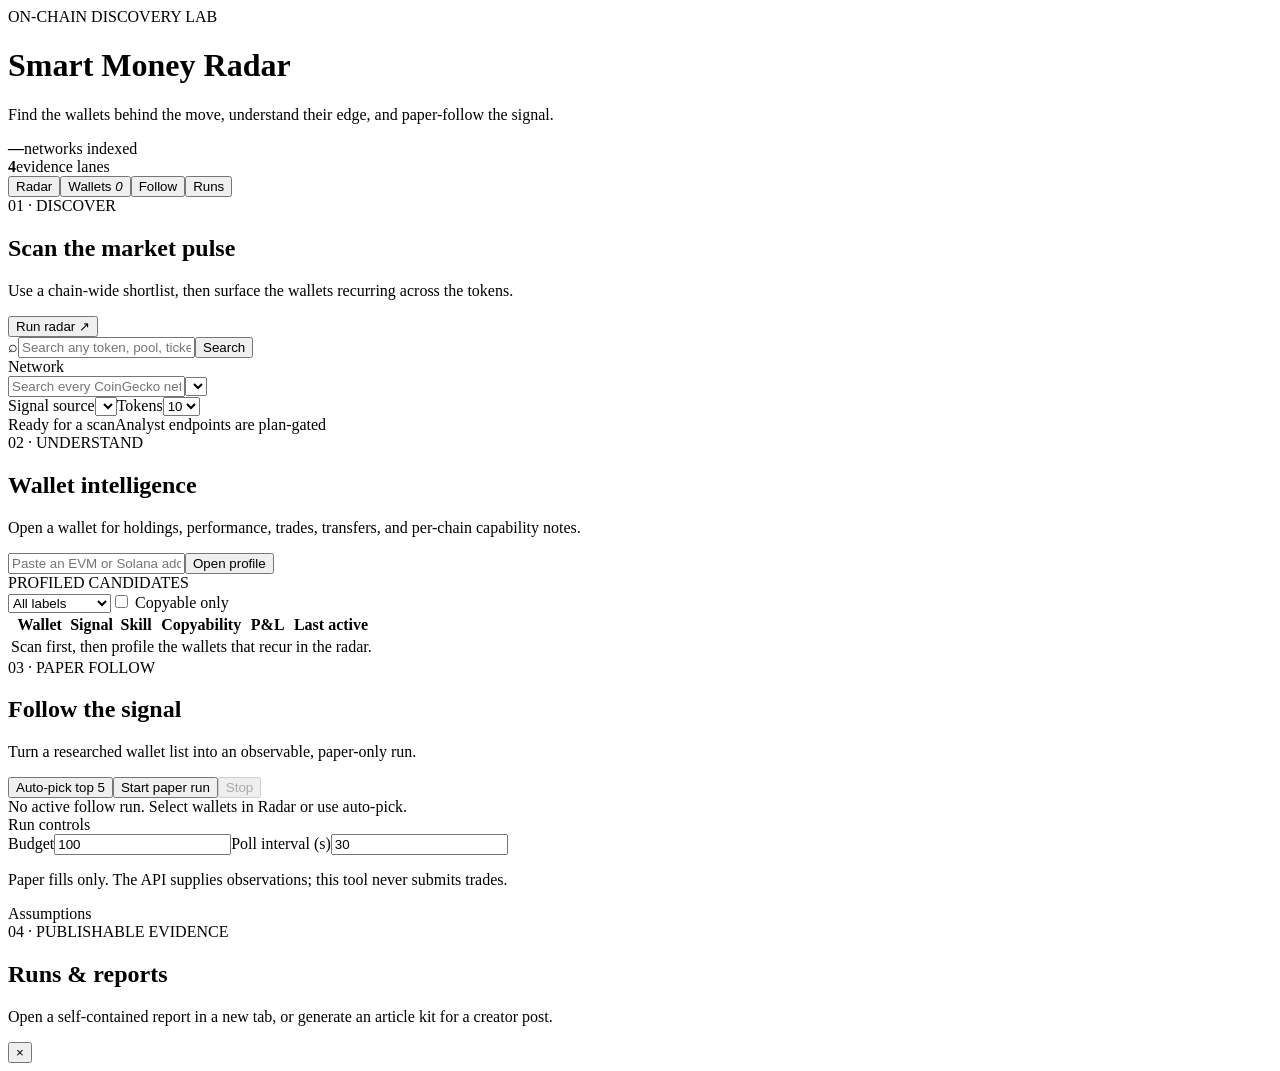
==== web/index.html @ 56b69edc "Close Radar UI data and follow gaps" ====
<!doctype html>
<html lang="en" data-theme="dark">
<head>
<meta charset="utf-8"><meta name="viewport" content="width=device-width,initial-scale=1">
<title>Smart Money Radar · CoinGecko API</title>
<link rel="stylesheet" href="/core-web/theme.css"><link rel="stylesheet" href="/static/styles.css"><link rel="stylesheet" href="/static/follow-overrides.css">
</head>
<body><div class="app-shell">
<header class="hero"><div class="brand"><div id="cg-badge"></div><div><div class="eyebrow">ON-CHAIN DISCOVERY LAB</div><h1>Smart Money Radar</h1><p>Find the wallets behind the move, understand their edge, and paper-follow the signal.</p></div></div><div class="hero-stats"><div><b id="hero-chain-count">—</b><span>networks indexed</span></div><div><b>4</b><span>evidence lanes</span></div></div></header>
<nav class="tabs"><button class="active" data-tab="scan">Radar</button><button data-tab="wallets">Wallets <i id="wallet-count">0</i></button><button data-tab="follow">Follow</button><button data-tab="runs">Runs</button></nav>

<section id="panel-scan" class="panel active">
  <div id="scan-locked"></div>
  <div class="control-card"><div class="control-title"><div><div class="eyebrow">01 · DISCOVER</div><h2>Scan the market pulse</h2><p>Use a chain-wide shortlist, then surface the wallets recurring across the tokens.</p></div><button class="primary big" id="scan-run">Run radar <span>↗</span></button></div><div class="radar-search"><span>⌕</span><input id="radar-search" placeholder="Search any token, pool, ticker, contract, or wallet…" autocomplete="off"><button class="ghost" id="radar-search-btn">Search</button></div><div id="radar-search-results" class="radar-search-results"></div>
    <div class="controls"><label class="field wide">Network <div class="select-wrap"><input id="scan-chain-search" placeholder="Search every CoinGecko network…" autocomplete="off"><select id="scan-chain"></select></div></label><label class="field">Signal source<select id="scan-source"></select></label><label class="field">Tokens<select id="scan-n-tokens"><option>5</option><option selected>10</option><option>20</option></select></label></div>
    <div id="chain-results" class="chain-results"></div><div class="statusline"><span class="live-dot"></span><span id="scan-status">Ready for a scan</span><span class="status-spacer"></span><span id="scan-credits">Analyst endpoints are plan-gated</span></div>
  </div>
  <div id="scan-results"></div>
</section>

<section id="panel-wallets" class="panel"><div class="section-head"><div><div class="eyebrow">02 · UNDERSTAND</div><h2>Wallet intelligence</h2><p>Open a wallet for holdings, performance, trades, transfers, and per-chain capability notes.</p></div><div class="inline-search"><input id="wallet-address" placeholder="Paste an EVM or Solana address"><button class="ghost" id="wallet-open">Open profile</button></div></div><div class="card"><div class="table-head"><span>PROFILED CANDIDATES</span><div class="filters"><select id="wallet-filter-label"><option value="all">All labels</option><option value="proven_trader">Proven trader</option><option value="whale">Whale</option><option value="flipper">Flipper</option><option value="bot_like">Bot-like</option></select><label><input type="checkbox" id="wallet-filter-copyable"> Copyable only</label></div></div><div class="table-scroll"><table><thead><tr><th></th><th>Wallet</th><th>Signal</th><th>Skill</th><th>Copyability</th><th>P&amp;L</th><th>Last active</th></tr></thead><tbody id="wallets-table-body"><tr><td colspan="7" class="empty-note">Scan first, then profile the wallets that recur in the radar.</td></tr></tbody></table></div></div></section>

<section id="panel-follow" class="panel"><div class="section-head"><div><div class="eyebrow">03 · PAPER FOLLOW</div><h2>Follow the signal</h2><p>Turn a researched wallet list into an observable, paper-only run.</p></div><div class="action-row"><button class="ghost" id="follow-auto-pick">Auto-pick top 5</button><button class="primary" id="follow-start">Start paper run</button><button class="ghost" id="follow-stop" disabled>Stop</button></div></div><div class="metric-grid" id="follow-summary"></div><div class="follow-grid"><div class="card" id="follow-status-panel"><div class="empty-note">No active follow run. Select wallets in Radar or use auto-pick.</div></div><div class="card"><div class="card-title">Run controls</div><div class="form-grid"><label class="field">Budget<input type="number" id="follow-budget" value="100"></label><label class="field">Poll interval (s)<input type="number" id="follow-poll-s" value="30"></label></div><p class="notice">Paper fills only. The API supplies observations; this tool never submits trades.</p></div></div><div class="card"><div class="card-title">Assumptions</div><div id="assumptions-body"></div></div></section>

<section id="panel-runs" class="panel"><div class="section-head"><div><div class="eyebrow">04 · PUBLISHABLE EVIDENCE</div><h2>Runs &amp; reports</h2><p>Open a self-contained report in a new tab, or generate an article kit for a creator post.</p></div></div><div id="runs-list" class="run-grid"></div></section>
<footer id="cg-footer"></footer></div>
<div id="drawer-backdrop" class="drawer-backdrop"><aside class="drawer"><button class="close" id="drawer-close">×</button><div id="drawer-body"></div></aside></div>
<script src="/core-web/brand.js"></script><script src="/static/app.js"></script></body></html>
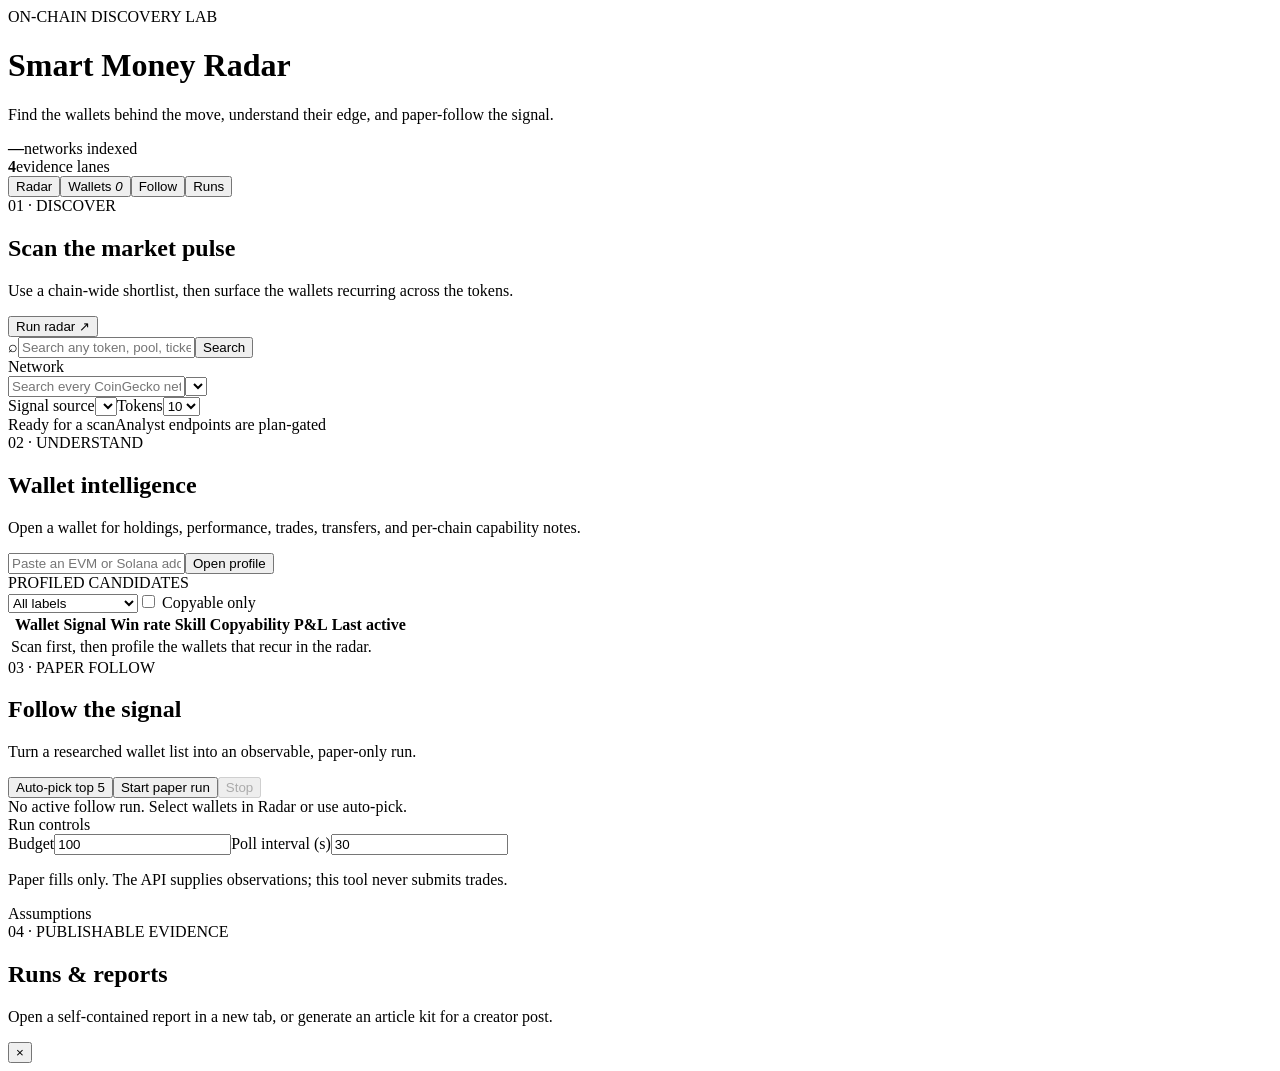
==== commit 4f19a90a: "Fix wallet-data correctness bugs found in live review - Guard against absurd lifetime PnL: a wallet'" ====
--- a/web/index.html
+++ b/web/index.html
@@ -18,7 +18,7 @@
   <div id="scan-results"></div>
 </section>
 
-<section id="panel-wallets" class="panel"><div class="section-head"><div><div class="eyebrow">02 · UNDERSTAND</div><h2>Wallet intelligence</h2><p>Open a wallet for holdings, performance, trades, transfers, and per-chain capability notes.</p></div><div class="inline-search"><input id="wallet-address" placeholder="Paste an EVM or Solana address"><button class="ghost" id="wallet-open">Open profile</button></div></div><div class="card"><div class="table-head"><span>PROFILED CANDIDATES</span><div class="filters"><select id="wallet-filter-label"><option value="all">All labels</option><option value="proven_trader">Proven trader</option><option value="whale">Whale</option><option value="flipper">Flipper</option><option value="bot_like">Bot-like</option></select><label><input type="checkbox" id="wallet-filter-copyable"> Copyable only</label></div></div><div class="table-scroll"><table><thead><tr><th></th><th>Wallet</th><th>Signal</th><th>Skill</th><th>Copyability</th><th>P&amp;L</th><th>Last active</th></tr></thead><tbody id="wallets-table-body"><tr><td colspan="7" class="empty-note">Scan first, then profile the wallets that recur in the radar.</td></tr></tbody></table></div></div></section>
+<section id="panel-wallets" class="panel"><div class="section-head"><div><div class="eyebrow">02 · UNDERSTAND</div><h2>Wallet intelligence</h2><p>Open a wallet for holdings, performance, trades, transfers, and per-chain capability notes.</p></div><div class="inline-search"><input id="wallet-address" placeholder="Paste an EVM or Solana address"><button class="ghost" id="wallet-open">Open profile</button></div></div><div class="card"><div class="table-head"><span>PROFILED CANDIDATES <small id="wallets-progress" class="muted"></small></span><div class="filters"><select id="wallet-filter-label"><option value="all">All labels</option><option value="proven_trader">Proven trader</option><option value="whale">Whale</option><option value="flipper">Flipper</option><option value="bot_like">Bot-like</option><option value="protocol">Protocol / contract</option></select><label><input type="checkbox" id="wallet-filter-copyable"> Copyable only</label></div></div><div class="table-scroll"><table><thead><tr><th></th><th>Wallet</th><th>Signal</th><th>Win rate</th><th>Skill</th><th>Copyability</th><th>P&amp;L</th><th>Last active</th></tr></thead><tbody id="wallets-table-body"><tr><td colspan="8" class="empty-note">Scan first, then profile the wallets that recur in the radar.</td></tr></tbody></table></div></div></section>
 
 <section id="panel-follow" class="panel"><div class="section-head"><div><div class="eyebrow">03 · PAPER FOLLOW</div><h2>Follow the signal</h2><p>Turn a researched wallet list into an observable, paper-only run.</p></div><div class="action-row"><button class="ghost" id="follow-auto-pick">Auto-pick top 5</button><button class="primary" id="follow-start">Start paper run</button><button class="ghost" id="follow-stop" disabled>Stop</button></div></div><div class="metric-grid" id="follow-summary"></div><div class="follow-grid"><div class="card" id="follow-status-panel"><div class="empty-note">No active follow run. Select wallets in Radar or use auto-pick.</div></div><div class="card"><div class="card-title">Run controls</div><div class="form-grid"><label class="field">Budget<input type="number" id="follow-budget" value="100"></label><label class="field">Poll interval (s)<input type="number" id="follow-poll-s" value="30"></label></div><p class="notice">Paper fills only. The API supplies observations; this tool never submits trades.</p></div></div><div class="card"><div class="card-title">Assumptions</div><div id="assumptions-body"></div></div></section>
 
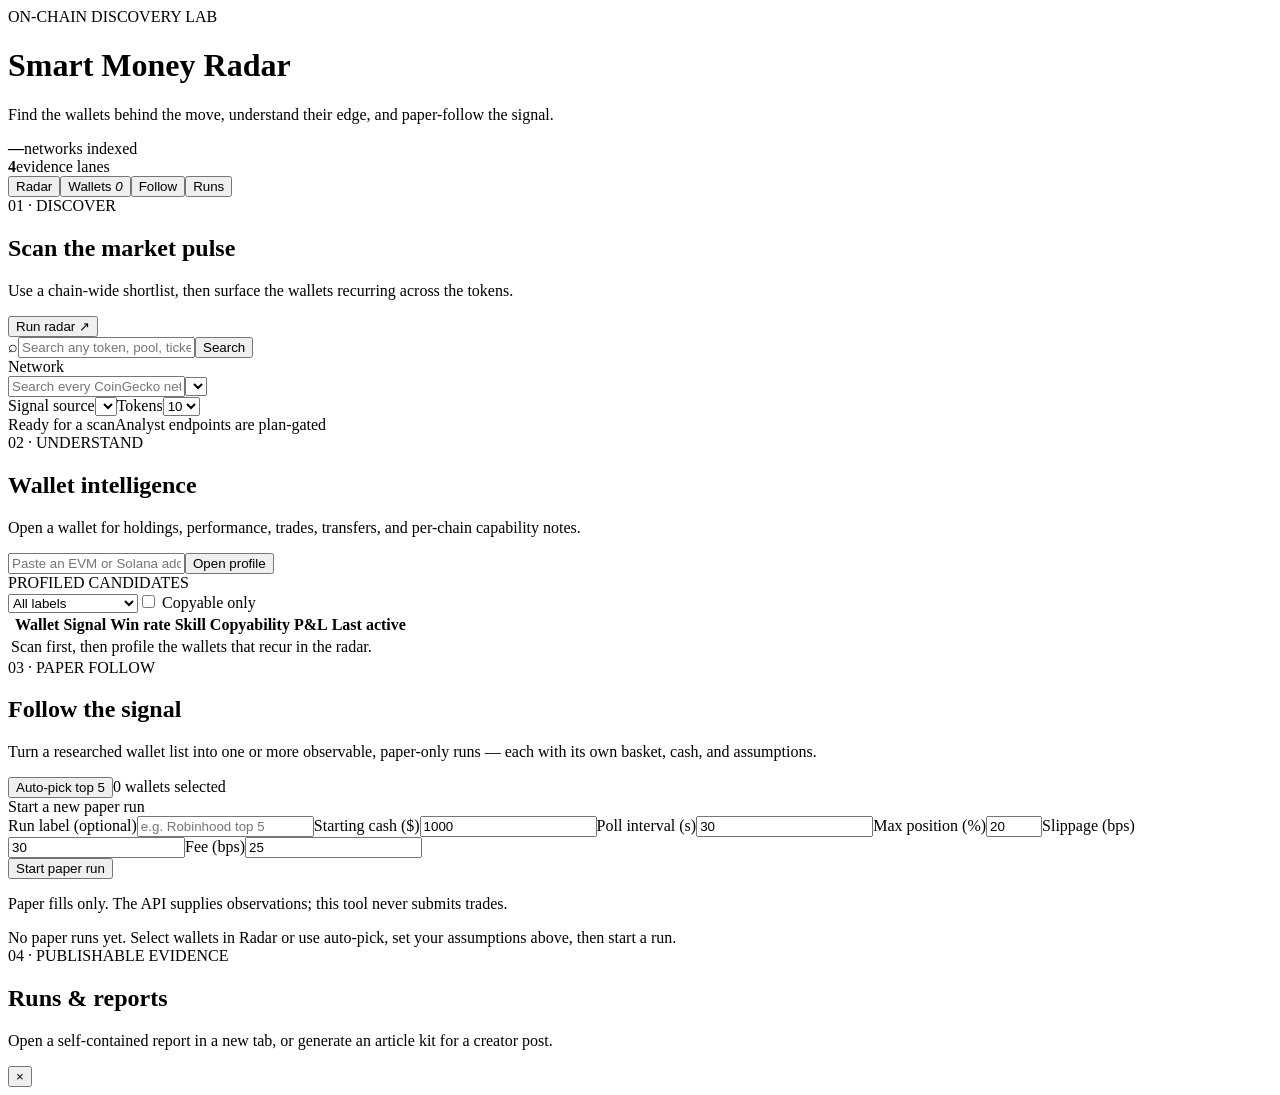
==== commit 21b33bb8: "Search-to-radar token picker, multi-instance paper runs, and X-ray page overhaul Search flow (was br" ====
--- a/web/index.html
+++ b/web/index.html
@@ -12,6 +12,7 @@
 <section id="panel-scan" class="panel active">
   <div id="scan-locked"></div>
   <div class="control-card"><div class="control-title"><div><div class="eyebrow">01 · DISCOVER</div><h2>Scan the market pulse</h2><p>Use a chain-wide shortlist, then surface the wallets recurring across the tokens.</p></div><button class="primary big" id="scan-run">Run radar <span>↗</span></button></div><div class="radar-search"><span>⌕</span><input id="radar-search" placeholder="Search any token, pool, ticker, contract, or wallet…" autocomplete="off"><button class="ghost" id="radar-search-btn">Search</button></div><div id="radar-search-results" class="radar-search-results"></div>
+    <div id="token-queue" class="token-queue"></div>
     <div class="controls"><label class="field wide">Network <div class="select-wrap"><input id="scan-chain-search" placeholder="Search every CoinGecko network…" autocomplete="off"><select id="scan-chain"></select></div></label><label class="field">Signal source<select id="scan-source"></select></label><label class="field">Tokens<select id="scan-n-tokens"><option>5</option><option selected>10</option><option>20</option></select></label></div>
     <div id="chain-results" class="chain-results"></div><div class="statusline"><span class="live-dot"></span><span id="scan-status">Ready for a scan</span><span class="status-spacer"></span><span id="scan-credits">Analyst endpoints are plan-gated</span></div>
   </div>
@@ -20,7 +21,11 @@
 
 <section id="panel-wallets" class="panel"><div class="section-head"><div><div class="eyebrow">02 · UNDERSTAND</div><h2>Wallet intelligence</h2><p>Open a wallet for holdings, performance, trades, transfers, and per-chain capability notes.</p></div><div class="inline-search"><input id="wallet-address" placeholder="Paste an EVM or Solana address"><button class="ghost" id="wallet-open">Open profile</button></div></div><div class="card"><div class="table-head"><span>PROFILED CANDIDATES <small id="wallets-progress" class="muted"></small></span><div class="filters"><select id="wallet-filter-label"><option value="all">All labels</option><option value="proven_trader">Proven trader</option><option value="whale">Whale</option><option value="flipper">Flipper</option><option value="bot_like">Bot-like</option><option value="protocol">Protocol / contract</option></select><label><input type="checkbox" id="wallet-filter-copyable"> Copyable only</label></div></div><div class="table-scroll"><table><thead><tr><th></th><th>Wallet</th><th>Signal</th><th>Win rate</th><th>Skill</th><th>Copyability</th><th>P&amp;L</th><th>Last active</th></tr></thead><tbody id="wallets-table-body"><tr><td colspan="8" class="empty-note">Scan first, then profile the wallets that recur in the radar.</td></tr></tbody></table></div></div></section>
 
-<section id="panel-follow" class="panel"><div class="section-head"><div><div class="eyebrow">03 · PAPER FOLLOW</div><h2>Follow the signal</h2><p>Turn a researched wallet list into an observable, paper-only run.</p></div><div class="action-row"><button class="ghost" id="follow-auto-pick">Auto-pick top 5</button><button class="primary" id="follow-start">Start paper run</button><button class="ghost" id="follow-stop" disabled>Stop</button></div></div><div class="metric-grid" id="follow-summary"></div><div class="follow-grid"><div class="card" id="follow-status-panel"><div class="empty-note">No active follow run. Select wallets in Radar or use auto-pick.</div></div><div class="card"><div class="card-title">Run controls</div><div class="form-grid"><label class="field">Budget<input type="number" id="follow-budget" value="100"></label><label class="field">Poll interval (s)<input type="number" id="follow-poll-s" value="30"></label></div><p class="notice">Paper fills only. The API supplies observations; this tool never submits trades.</p></div></div><div class="card"><div class="card-title">Assumptions</div><div id="assumptions-body"></div></div></section>
+<section id="panel-follow" class="panel"><div class="section-head"><div><div class="eyebrow">03 · PAPER FOLLOW</div><h2>Follow the signal</h2><p>Turn a researched wallet list into one or more observable, paper-only runs — each with its own basket, cash, and assumptions.</p></div><div class="action-row"><button class="ghost" id="follow-auto-pick">Auto-pick top 5</button><span class="muted" id="follow-selected-count">0 wallets selected</span></div></div>
+<div class="card" id="follow-config-card"><div class="card-title">Start a new paper run</div><div class="form-grid"><label class="field">Run label (optional)<input id="run-label" placeholder="e.g. Robinhood top 5"></label><label class="field">Starting cash ($)<input type="number" id="run-starting-cash" value="1000" min="10"></label><label class="field">Poll interval (s)<input type="number" id="follow-poll-s" value="30" min="10"></label><label class="field">Max position (%)<input type="number" id="run-max-position-pct" value="20" min="1" max="100"></label><label class="field">Slippage (bps)<input type="number" id="run-slippage-bps" value="30" min="0"></label><label class="field">Fee (bps)<input type="number" id="run-fee-bps" value="25" min="0"></label></div><button class="primary big" id="follow-start">Start paper run</button><p class="notice">Paper fills only. The API supplies observations; this tool never submits trades.</p></div>
+<div id="follow-alert-box"></div>
+<div id="follow-runs-list" class="follow-runs-list"><div class="empty-note">No paper runs yet. Select wallets in Radar or use auto-pick, set your assumptions above, then start a run.</div></div>
+</section>
 
 <section id="panel-runs" class="panel"><div class="section-head"><div><div class="eyebrow">04 · PUBLISHABLE EVIDENCE</div><h2>Runs &amp; reports</h2><p>Open a self-contained report in a new tab, or generate an article kit for a creator post.</p></div></div><div id="runs-list" class="run-grid"></div></section>
 <footer id="cg-footer"></footer></div>
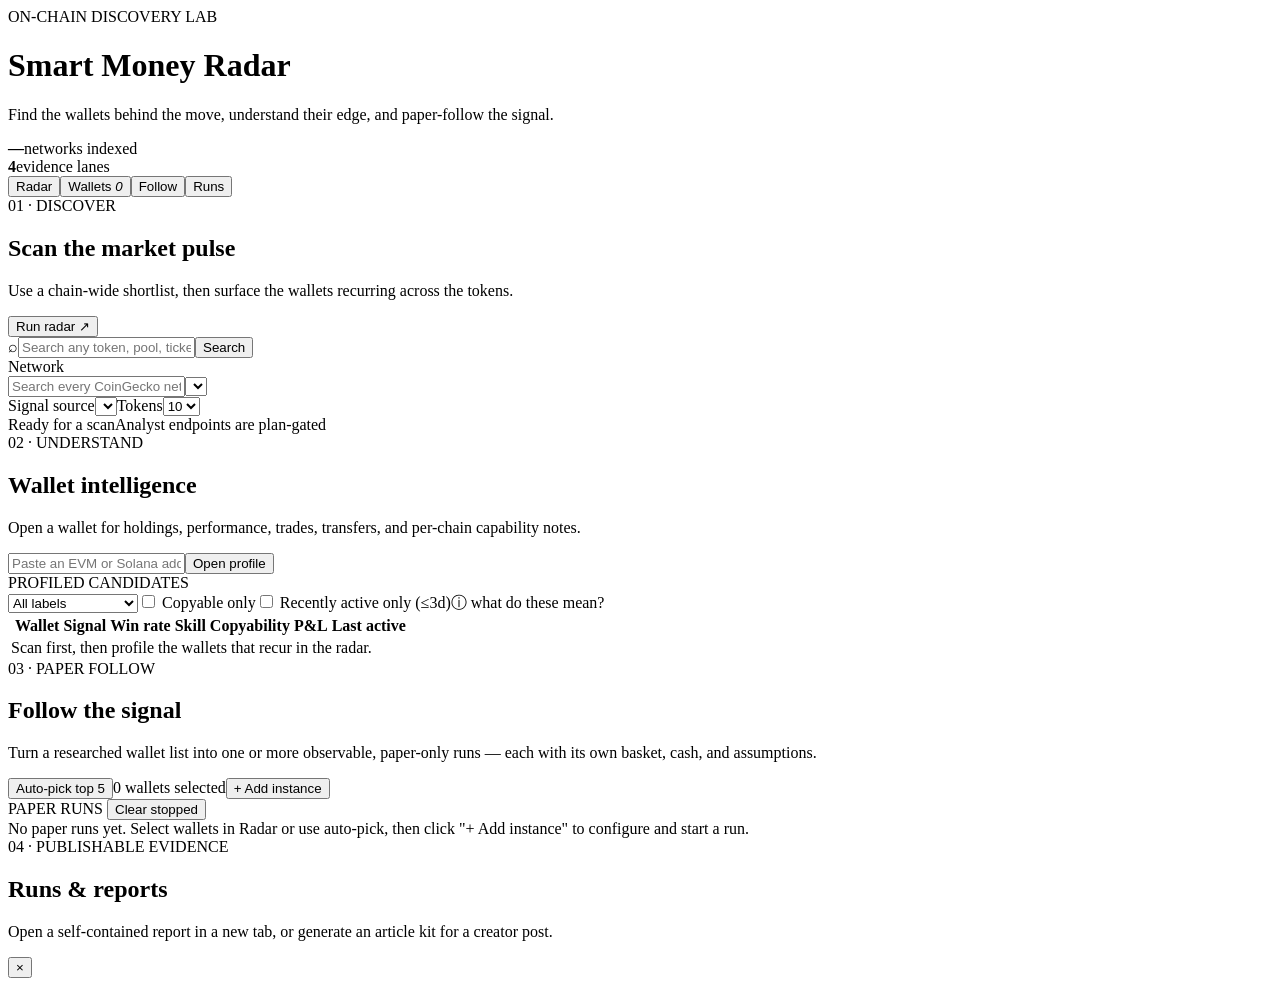
==== commit ab29b5b9: "Follow run cleanup/add-instance UX, recency signal, and X-ray pool-selection fix Follow surface: - A" ====
--- a/web/index.html
+++ b/web/index.html
@@ -19,12 +19,13 @@
   <div id="scan-results"></div>
 </section>
 
-<section id="panel-wallets" class="panel"><div class="section-head"><div><div class="eyebrow">02 · UNDERSTAND</div><h2>Wallet intelligence</h2><p>Open a wallet for holdings, performance, trades, transfers, and per-chain capability notes.</p></div><div class="inline-search"><input id="wallet-address" placeholder="Paste an EVM or Solana address"><button class="ghost" id="wallet-open">Open profile</button></div></div><div class="card"><div class="table-head"><span>PROFILED CANDIDATES <small id="wallets-progress" class="muted"></small></span><div class="filters"><select id="wallet-filter-label"><option value="all">All labels</option><option value="proven_trader">Proven trader</option><option value="whale">Whale</option><option value="flipper">Flipper</option><option value="bot_like">Bot-like</option><option value="protocol">Protocol / contract</option></select><label><input type="checkbox" id="wallet-filter-copyable"> Copyable only</label></div></div><div class="table-scroll"><table><thead><tr><th></th><th>Wallet</th><th>Signal</th><th>Win rate</th><th>Skill</th><th>Copyability</th><th>P&amp;L</th><th>Last active</th></tr></thead><tbody id="wallets-table-body"><tr><td colspan="8" class="empty-note">Scan first, then profile the wallets that recur in the radar.</td></tr></tbody></table></div></div></section>
+<section id="panel-wallets" class="panel"><div class="section-head"><div><div class="eyebrow">02 · UNDERSTAND</div><h2>Wallet intelligence</h2><p>Open a wallet for holdings, performance, trades, transfers, and per-chain capability notes.</p></div><div class="inline-search"><input id="wallet-address" placeholder="Paste an EVM or Solana address"><button class="ghost" id="wallet-open">Open profile</button></div></div><div class="card"><div class="table-head"><span>PROFILED CANDIDATES <small id="wallets-progress" class="muted"></small></span><div class="filters"><select id="wallet-filter-label"><option value="all">All labels</option><option value="proven_trader">Proven trader</option><option value="whale">Whale</option><option value="flipper">Flipper</option><option value="one_hit">One-hit</option><option value="dormant">Dormant</option><option value="bot_like">Bot-like</option><option value="protocol">Protocol / contract</option></select><label><input type="checkbox" id="wallet-filter-copyable"> Copyable only</label><label><input type="checkbox" id="wallet-filter-recent"> Recently active only (≤3d)</label><span class="info-tip" tabindex="0" title="Signal, Skill, Copyability and &quot;Last active&quot; are NOT CoinGecko data. They're heuristics computed by this tool's own code from the raw trade/PnL data the CoinGecko API returns — the logic lives in core/wallets.py, and you should tune it yourself if a label or score doesn't match your own judgment.">ⓘ what do these mean?</span></div></div><div class="table-scroll"><table><thead><tr><th></th><th>Wallet</th><th>Signal</th><th>Win rate</th><th>Skill</th><th>Copyability</th><th>P&amp;L</th><th>Last active</th></tr></thead><tbody id="wallets-table-body"><tr><td colspan="8" class="empty-note">Scan first, then profile the wallets that recur in the radar.</td></tr></tbody></table></div></div></section>
 
-<section id="panel-follow" class="panel"><div class="section-head"><div><div class="eyebrow">03 · PAPER FOLLOW</div><h2>Follow the signal</h2><p>Turn a researched wallet list into one or more observable, paper-only runs — each with its own basket, cash, and assumptions.</p></div><div class="action-row"><button class="ghost" id="follow-auto-pick">Auto-pick top 5</button><span class="muted" id="follow-selected-count">0 wallets selected</span></div></div>
-<div class="card" id="follow-config-card"><div class="card-title">Start a new paper run</div><div class="form-grid"><label class="field">Run label (optional)<input id="run-label" placeholder="e.g. Robinhood top 5"></label><label class="field">Starting cash ($)<input type="number" id="run-starting-cash" value="1000" min="10"></label><label class="field">Poll interval (s)<input type="number" id="follow-poll-s" value="30" min="10"></label><label class="field">Max position (%)<input type="number" id="run-max-position-pct" value="20" min="1" max="100"></label><label class="field">Slippage (bps)<input type="number" id="run-slippage-bps" value="30" min="0"></label><label class="field">Fee (bps)<input type="number" id="run-fee-bps" value="25" min="0"></label></div><button class="primary big" id="follow-start">Start paper run</button><p class="notice">Paper fills only. The API supplies observations; this tool never submits trades.</p></div>
+<section id="panel-follow" class="panel"><div class="section-head"><div><div class="eyebrow">03 · PAPER FOLLOW</div><h2>Follow the signal</h2><p>Turn a researched wallet list into one or more observable, paper-only runs — each with its own basket, cash, and assumptions.</p></div><div class="action-row"><button class="ghost" id="follow-auto-pick">Auto-pick top 5</button><span class="muted" id="follow-selected-count">0 wallets selected</span><button class="primary" id="follow-add-instance">+ Add instance</button></div></div>
+<div class="card" id="follow-config-card" style="display:none"><div class="card-title">Start a new paper run</div><div class="form-grid"><label class="field">Run label (optional)<input id="run-label" placeholder="e.g. Robinhood top 5"></label><label class="field">Starting cash ($)<input type="number" id="run-starting-cash" value="1000" min="10"></label><label class="field">Poll interval (s)<input type="number" id="follow-poll-s" value="30" min="10"></label><label class="field">Max position (%)<input type="number" id="run-max-position-pct" value="20" min="1" max="100"></label><label class="field">Slippage (bps)<input type="number" id="run-slippage-bps" value="30" min="0"></label><label class="field">Fee (bps)<input type="number" id="run-fee-bps" value="25" min="0"></label></div><div class="action-row"><button class="primary big" id="follow-start">Start paper run</button><button class="ghost" id="follow-cancel-instance">Cancel</button></div><p class="notice">Paper fills only. The API supplies observations; this tool never submits trades.</p></div>
 <div id="follow-alert-box"></div>
-<div id="follow-runs-list" class="follow-runs-list"><div class="empty-note">No paper runs yet. Select wallets in Radar or use auto-pick, set your assumptions above, then start a run.</div></div>
+<div class="table-head" id="follow-runs-head"><span>PAPER RUNS <small id="follow-runs-count" class="muted"></small></span><button class="ghost" id="follow-clear-stopped">Clear stopped</button></div>
+<div id="follow-runs-list" class="follow-runs-list"><div class="empty-note">No paper runs yet. Select wallets in Radar or use auto-pick, then click "+ Add instance" to configure and start a run.</div></div>
 </section>
 
 <section id="panel-runs" class="panel"><div class="section-head"><div><div class="eyebrow">04 · PUBLISHABLE EVIDENCE</div><h2>Runs &amp; reports</h2><p>Open a self-contained report in a new tab, or generate an article kit for a creator post.</p></div></div><div id="runs-list" class="run-grid"></div></section>
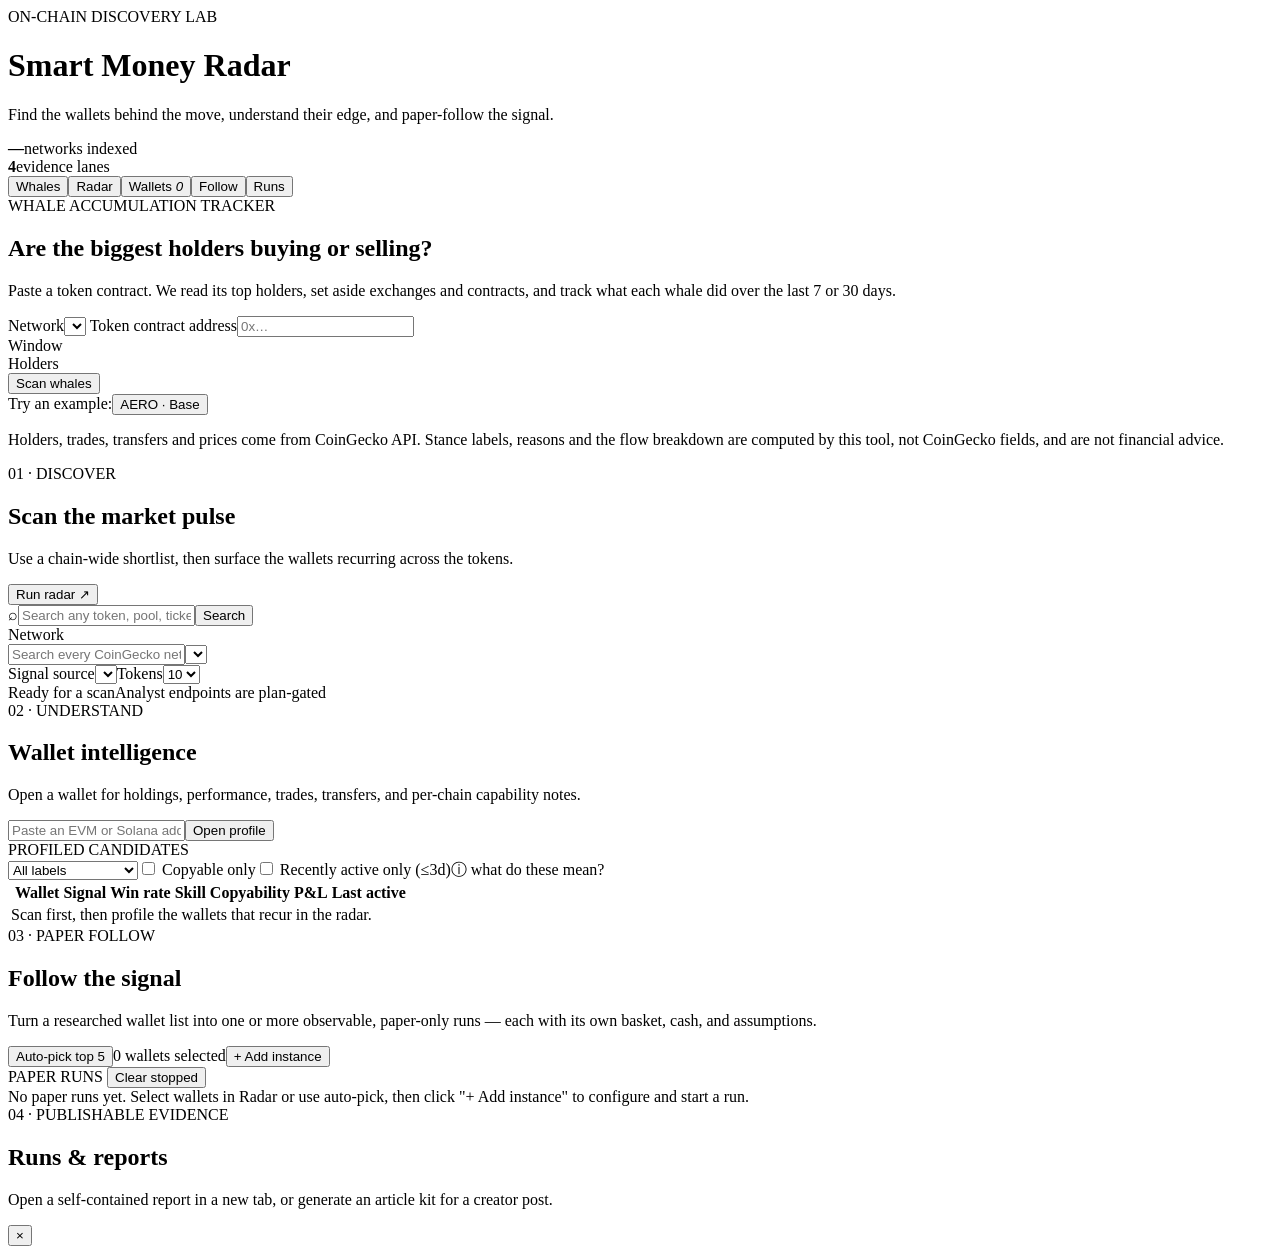
==== commit f8a9d6f5: "Add the Whales tab: API endpoints, dark UI, and a 1,500-credit safety cap per scan - POST /api/whale" ====
--- a/web/index.html
+++ b/web/index.html
@@ -3,13 +3,32 @@
 <head>
 <meta charset="utf-8"><meta name="viewport" content="width=device-width,initial-scale=1">
 <title>Smart Money Radar · CoinGecko API</title>
-<link rel="stylesheet" href="/core-web/theme.css"><link rel="stylesheet" href="/static/styles.css"><link rel="stylesheet" href="/static/follow-overrides.css">
+<link rel="stylesheet" href="/core-web/theme.css"><link rel="stylesheet" href="/static/styles.css"><link rel="stylesheet" href="/static/follow-overrides.css"><link rel="stylesheet" href="/static/whales.css">
 </head>
 <body><div class="app-shell">
 <header class="hero"><div class="brand"><div id="cg-badge"></div><div><div class="eyebrow">ON-CHAIN DISCOVERY LAB</div><h1>Smart Money Radar</h1><p>Find the wallets behind the move, understand their edge, and paper-follow the signal.</p></div></div><div class="hero-stats"><div><b id="hero-chain-count">—</b><span>networks indexed</span></div><div><b>4</b><span>evidence lanes</span></div></div></header>
-<nav class="tabs"><button class="active" data-tab="scan">Radar</button><button data-tab="wallets">Wallets <i id="wallet-count">0</i></button><button data-tab="follow">Follow</button><button data-tab="runs">Runs</button></nav>
+<nav class="tabs"><button class="active" data-tab="whales">Whales</button><button data-tab="scan">Radar</button><button data-tab="wallets">Wallets <i id="wallet-count">0</i></button><button data-tab="follow">Follow</button><button data-tab="runs">Runs</button></nav>
 
-<section id="panel-scan" class="panel active">
+<section id="panel-whales" class="panel active">
+  <div id="w-locked"></div>
+  <div class="control-card">
+    <div class="control-title"><div><div class="eyebrow">WHALE ACCUMULATION TRACKER</div><h2>Are the biggest holders buying or selling?</h2><p>Paste a token contract. We read its top holders, set aside exchanges and contracts, and track what each whale did over the last 7 or 30 days.</p></div></div>
+    <form class="w-form" id="w-form" autocomplete="off">
+      <label class="field">Network<select id="w-network"></select></label>
+      <label class="field">Token contract address<input id="w-token" placeholder="0x…" spellcheck="false" autocomplete="off"></label>
+      <div class="field">Window<div class="w-seg" id="w-days"></div></div>
+      <div class="field">Holders<div class="w-seg" id="w-holders"></div></div>
+      <button class="primary big w-run" id="w-run" type="submit">Scan whales</button>
+    </form>
+    <div class="w-formerr" id="w-formerr" role="alert"></div>
+    <div class="w-hint"><span>Try an example:</span><button type="button" class="chip" data-network="base" data-token="0x940181a94a35a4569e4529a3cdfb74e38fd98631">AERO · Base</button><span id="w-cost"></span></div>
+  </div>
+  <div id="w-status"></div>
+  <div id="w-results"></div>
+  <p class="w-footnote">Holders, trades, transfers and prices come from CoinGecko API. Stance labels, reasons and the flow breakdown are computed by this tool, not CoinGecko fields, and are not financial advice.</p>
+</section>
+
+<section id="panel-scan" class="panel">
   <div id="scan-locked"></div>
   <div class="control-card"><div class="control-title"><div><div class="eyebrow">01 · DISCOVER</div><h2>Scan the market pulse</h2><p>Use a chain-wide shortlist, then surface the wallets recurring across the tokens.</p></div><button class="primary big" id="scan-run">Run radar <span>↗</span></button></div><div class="radar-search"><span>⌕</span><input id="radar-search" placeholder="Search any token, pool, ticker, contract, or wallet…" autocomplete="off"><button class="ghost" id="radar-search-btn">Search</button></div><div id="radar-search-results" class="radar-search-results"></div>
     <div id="token-queue" class="token-queue"></div>
@@ -31,4 +50,4 @@
 <section id="panel-runs" class="panel"><div class="section-head"><div><div class="eyebrow">04 · PUBLISHABLE EVIDENCE</div><h2>Runs &amp; reports</h2><p>Open a self-contained report in a new tab, or generate an article kit for a creator post.</p></div></div><div id="runs-list" class="run-grid"></div></section>
 <footer id="cg-footer"></footer></div>
 <div id="drawer-backdrop" class="drawer-backdrop"><aside class="drawer"><button class="close" id="drawer-close">×</button><div id="drawer-body"></div></aside></div>
-<script src="/core-web/brand.js"></script><script src="/static/app.js"></script></body></html>
+<script src="/core-web/brand.js"></script><script src="/static/app.js"></script><script src="/static/whales.js"></script></body></html>
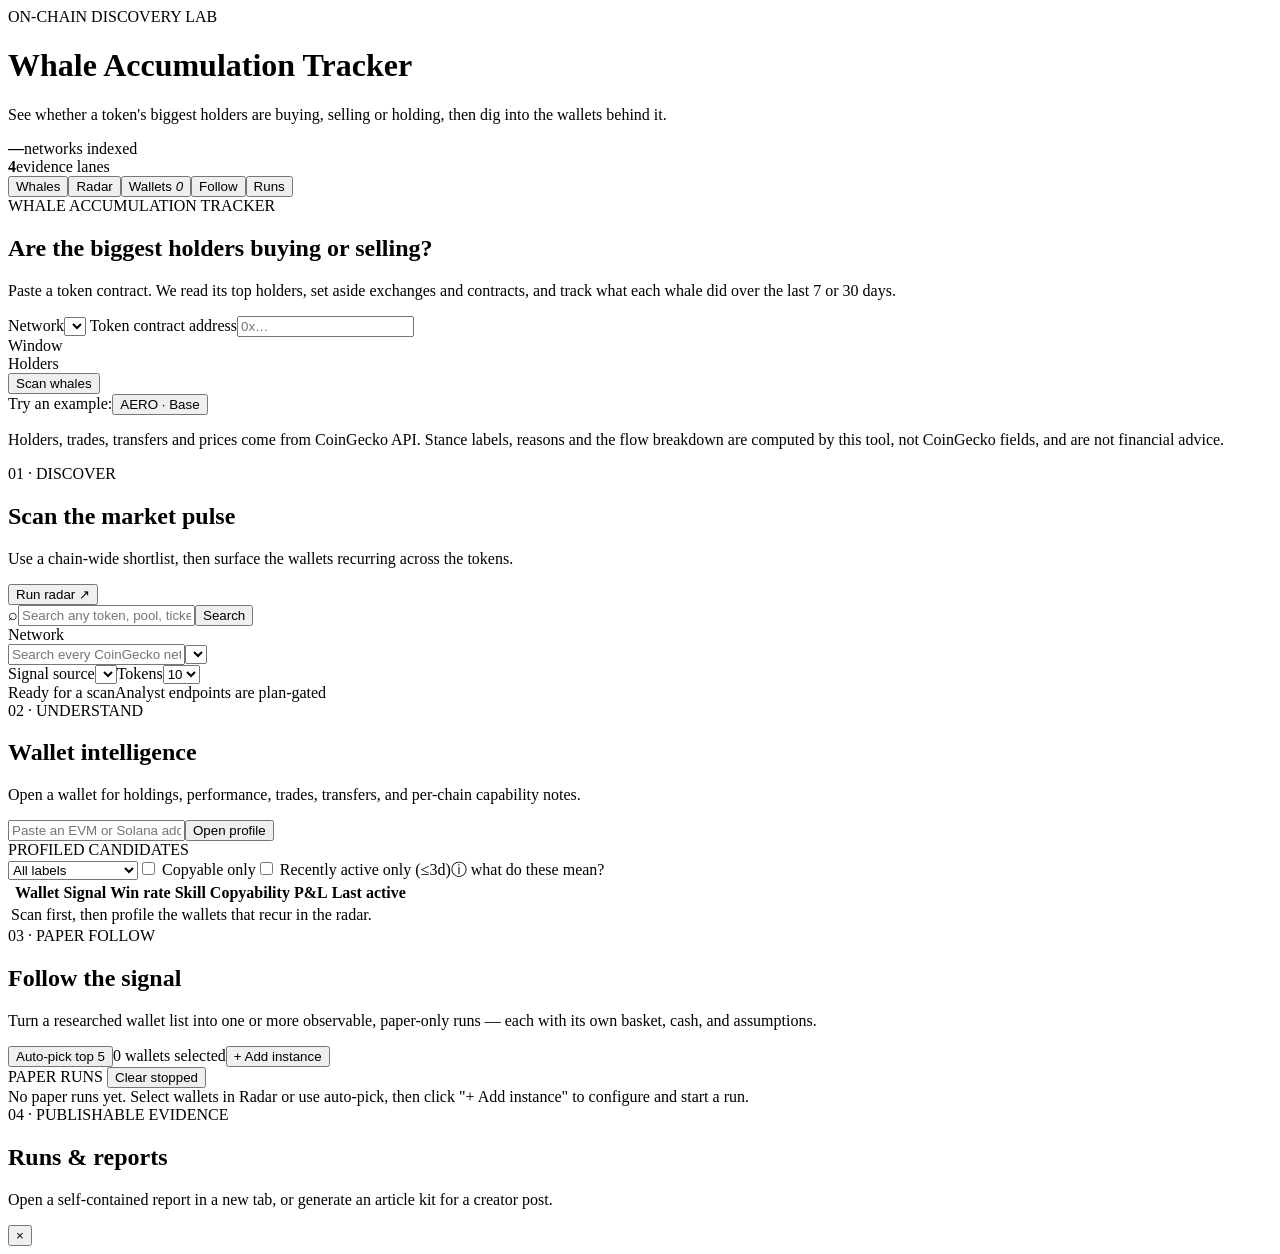
==== commit e6fb04d7: "Rename the app to Whale Accumulation Tracker - page title, header and tagline, API docs title and re" ====
--- a/web/index.html
+++ b/web/index.html
@@ -2,11 +2,11 @@
 <html lang="en" data-theme="dark">
 <head>
 <meta charset="utf-8"><meta name="viewport" content="width=device-width,initial-scale=1">
-<title>Smart Money Radar · CoinGecko API</title>
+<title>Whale Accumulation Tracker · CoinGecko API</title>
 <link rel="stylesheet" href="/core-web/theme.css"><link rel="stylesheet" href="/static/styles.css"><link rel="stylesheet" href="/static/follow-overrides.css"><link rel="stylesheet" href="/static/whales.css">
 </head>
 <body><div class="app-shell">
-<header class="hero"><div class="brand"><div id="cg-badge"></div><div><div class="eyebrow">ON-CHAIN DISCOVERY LAB</div><h1>Smart Money Radar</h1><p>Find the wallets behind the move, understand their edge, and paper-follow the signal.</p></div></div><div class="hero-stats"><div><b id="hero-chain-count">—</b><span>networks indexed</span></div><div><b>4</b><span>evidence lanes</span></div></div></header>
+<header class="hero"><div class="brand"><div id="cg-badge"></div><div><div class="eyebrow">ON-CHAIN DISCOVERY LAB</div><h1>Whale Accumulation Tracker</h1><p>See whether a token's biggest holders are buying, selling or holding, then dig into the wallets behind it.</p></div></div><div class="hero-stats"><div><b id="hero-chain-count">—</b><span>networks indexed</span></div><div><b>4</b><span>evidence lanes</span></div></div></header>
 <nav class="tabs"><button class="active" data-tab="whales">Whales</button><button data-tab="scan">Radar</button><button data-tab="wallets">Wallets <i id="wallet-count">0</i></button><button data-tab="follow">Follow</button><button data-tab="runs">Runs</button></nav>
 
 <section id="panel-whales" class="panel active">
